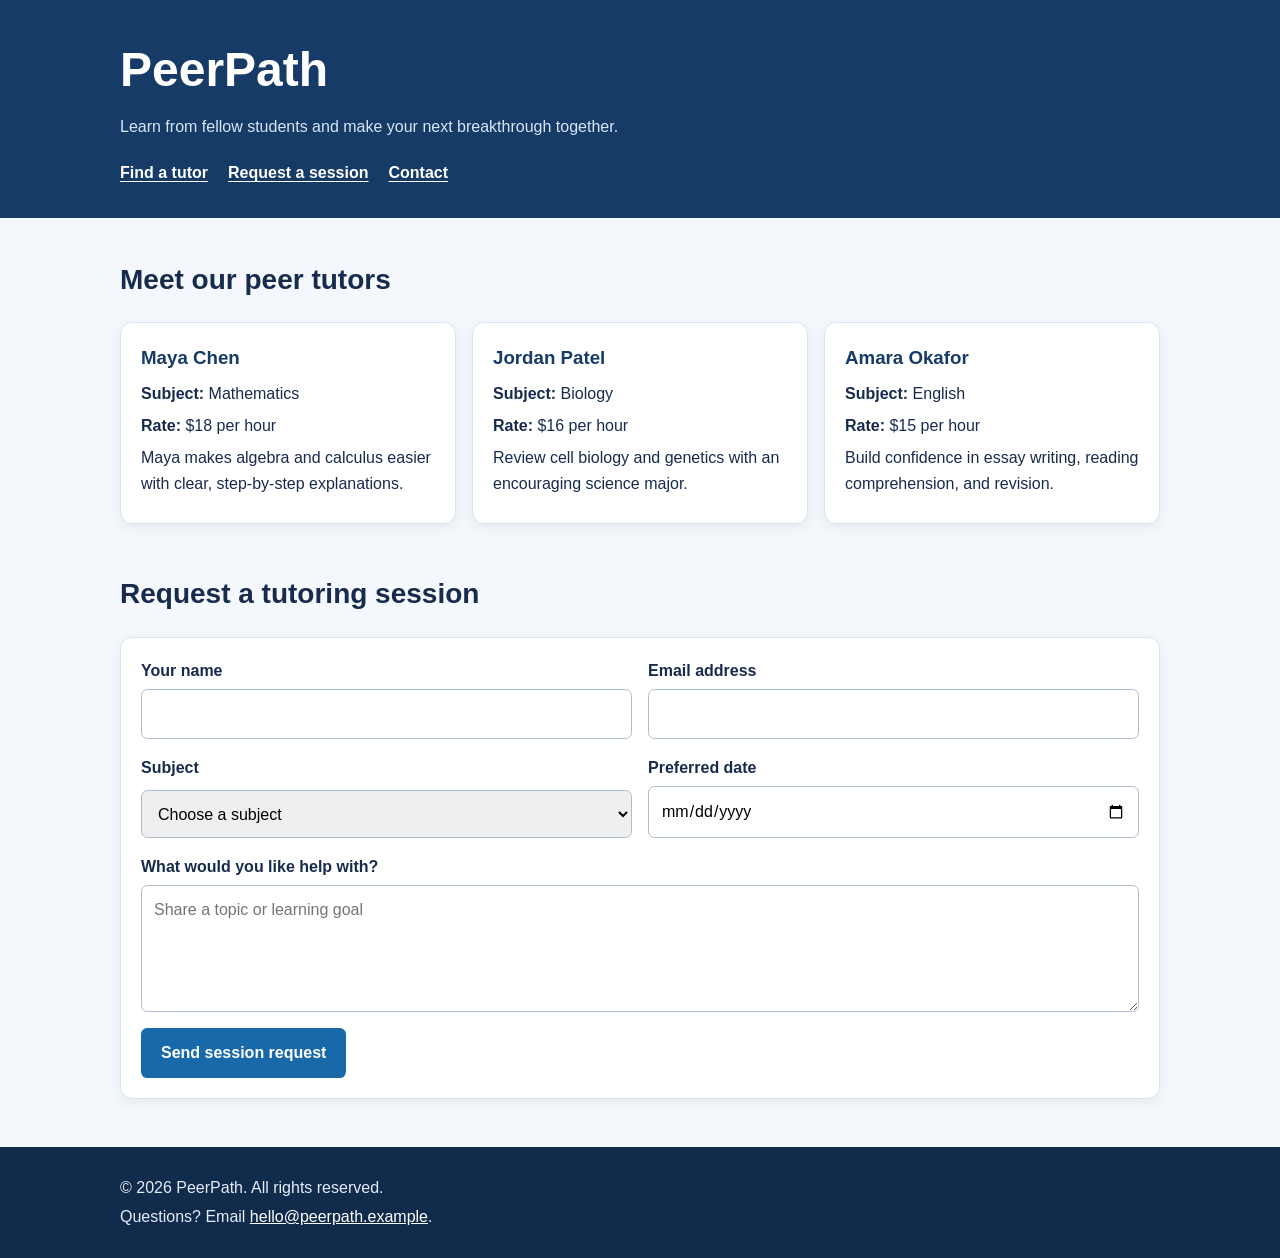
==== peer-tutoring-marketplace/index.html @ 8fbce350 "market-place" ====
<!DOCTYPE html>
<html lang="en">
<head>
  <meta charset="UTF-8">
  <meta name="viewport" content="width=device-width, initial-scale=1.0">
  <meta name="description" content="Find a peer tutor and request a one-on-one learning session.">
  <title>PeerPath | Peer Tutoring Marketplace</title>
  <link rel="stylesheet" href="../style.css">
</head>
<body>
  <header>
    <h1>PeerPath</h1>
    <p>Learn from fellow students and make your next breakthrough together.</p>
    <nav aria-label="Main navigation">
      <ul>
        <li><a href="#tutors">Find a tutor</a></li>
        <li><a href="#booking">Request a session</a></li>
        <li><a href="#contact">Contact</a></li>
      </ul>
    </nav>
  </header>

  <main>
    <section id="tutors" aria-labelledby="tutors-heading">
      <h2 id="tutors-heading">Meet our peer tutors</h2>
      <div class="tutor-list">
        <article>
          <h3>Maya Chen</h3>
          <p><strong>Subject:</strong> Mathematics</p>
          <p><strong>Rate:</strong> $18 per hour</p>
          <p>Maya makes algebra and calculus easier with clear, step-by-step explanations.</p>
        </article>
        <article>
          <h3>Jordan Patel</h3>
          <p><strong>Subject:</strong> Biology</p>
          <p><strong>Rate:</strong> $16 per hour</p>
          <p>Review cell biology and genetics with an encouraging science major.</p>
        </article>
        <article>
          <h3>Amara Okafor</h3>
          <p><strong>Subject:</strong> English</p>
          <p><strong>Rate:</strong> $15 per hour</p>
          <p>Build confidence in essay writing, reading comprehension, and revision.</p>
        </article>
      </div>
    </section>

    <section id="booking" aria-labelledby="booking-heading">
      <h2 id="booking-heading">Request a tutoring session</h2>
      <form action="#" method="get">
        <div class="form-field">
          <label for="student-name">Your name</label>
          <input id="student-name" name="student-name" type="text" autocomplete="name" required>
        </div>
        <div class="form-field">
          <label for="student-email">Email address</label>
          <input id="student-email" name="student-email" type="email" autocomplete="email" required>
        </div>
        <div class="form-field">
          <label for="subject">Subject</label>
          <select id="subject" name="subject" required>
            <option value="">Choose a subject</option>
            <option value="mathematics">Mathematics</option>
            <option value="biology">Biology</option>
            <option value="english">English</option>
            <option value="other">Other</option>
          </select>
        </div>
        <div class="form-field">
          <label for="session-date">Preferred date</label>
          <input id="session-date" name="session-date" type="date" required>
        </div>
        <div class="form-field full-width">
          <label for="message">What would you like help with?</label>
          <textarea id="message" name="message" rows="4" placeholder="Share a topic or learning goal"></textarea>
        </div>
        <button type="submit">Send session request</button>
      </form>
    </section>
  </main>

  <footer id="contact">
    <p>&copy; 2026 PeerPath. All rights reserved.</p>
    <p>Questions? Email <a href="mailto:hello@peerpath.example">hello@peerpath.example</a>.</p>
  </footer>
</body>
</html>
---- style.css ----
:root {
  color-scheme: light;
  font-family: "Segoe UI", Arial, sans-serif;
  color: #172b4d;
  background: #f4f7fb;
}

* {
  box-sizing: border-box;
}

body {
  margin: 0;
  line-height: 1.6;
}

header {
  padding: 2rem max(1.25rem, calc((100% - 1040px) / 2));
  color: #fff;
  background: #173b67;
}

header h1 {
  margin: 0;
  font-size: clamp(2rem, 5vw, 3rem);
}

header p {
  margin: 0.35rem 0 1.25rem;
  color: #d7e6f7;
}

nav ul {
  display: flex;
  flex-wrap: wrap;
  gap: 1.25rem;
  margin: 0;
  padding: 0;
  list-style: none;
}

nav a {
  color: #fff;
  font-weight: 600;
  text-decoration-thickness: 1px;
  text-underline-offset: 0.2em;
}

main {
  width: min(1040px, calc(100% - 2.5rem));
  margin: 2.5rem auto;
}

section {
  margin-block: 0 3rem;
}

section > h2 {
  margin-bottom: 1.25rem;
  font-size: 1.75rem;
}

.tutor-list {
  display: grid;
  grid-template-columns: repeat(auto-fit, minmax(min(100%, 250px), 1fr));
  gap: 1rem;
}

article,
form {
  padding: 1.25rem;
  border: 1px solid #dce4ee;
  border-radius: 0.75rem;
  background: #fff;
  box-shadow: 0 4px 14px rgb(23 59 103 / 6%);
}

article h3 {
  margin: 0 0 0.5rem;
  color: #173b67;
}

article p {
  margin: 0.4rem 0;
}

form {
  display: grid;
  grid-template-columns: repeat(2, minmax(0, 1fr));
  gap: 1rem;
}

.form-field {
  display: grid;
  gap: 0.35rem;
}

.form-field.full-width,
form button {
  grid-column: 1 / -1;
}

label {
  font-weight: 600;
}

input,
select,
textarea {
  width: 100%;
  padding: 0.7rem 0.75rem;
  border: 1px solid #aebdce;
  border-radius: 0.4rem;
  font: inherit;
}

input:focus,
select:focus,
textarea:focus {
  outline: 3px solid #9bc5f3;
  outline-offset: 1px;
}

textarea {
  min-height: 7rem;
  resize: vertical;
}

form button {
  justify-self: start;
  padding: 0.75rem 1.25rem;
  border: 0;
  border-radius: 0.4rem;
  color: #fff;
  background: #1769aa;
  font: inherit;
  font-weight: 700;
  cursor: pointer;
}

form button:hover {
  background: #0e527f;
}

footer {
  padding: 1.5rem max(1.25rem, calc((100% - 1040px) / 2));
  color: #e4edf8;
  background: #102b4b;
}

footer p {
  margin: 0.25rem 0;
}

footer a {
  color: #fff;
}

@media (max-width: 600px) {
  form {
    grid-template-columns: 1fr;
  }
}
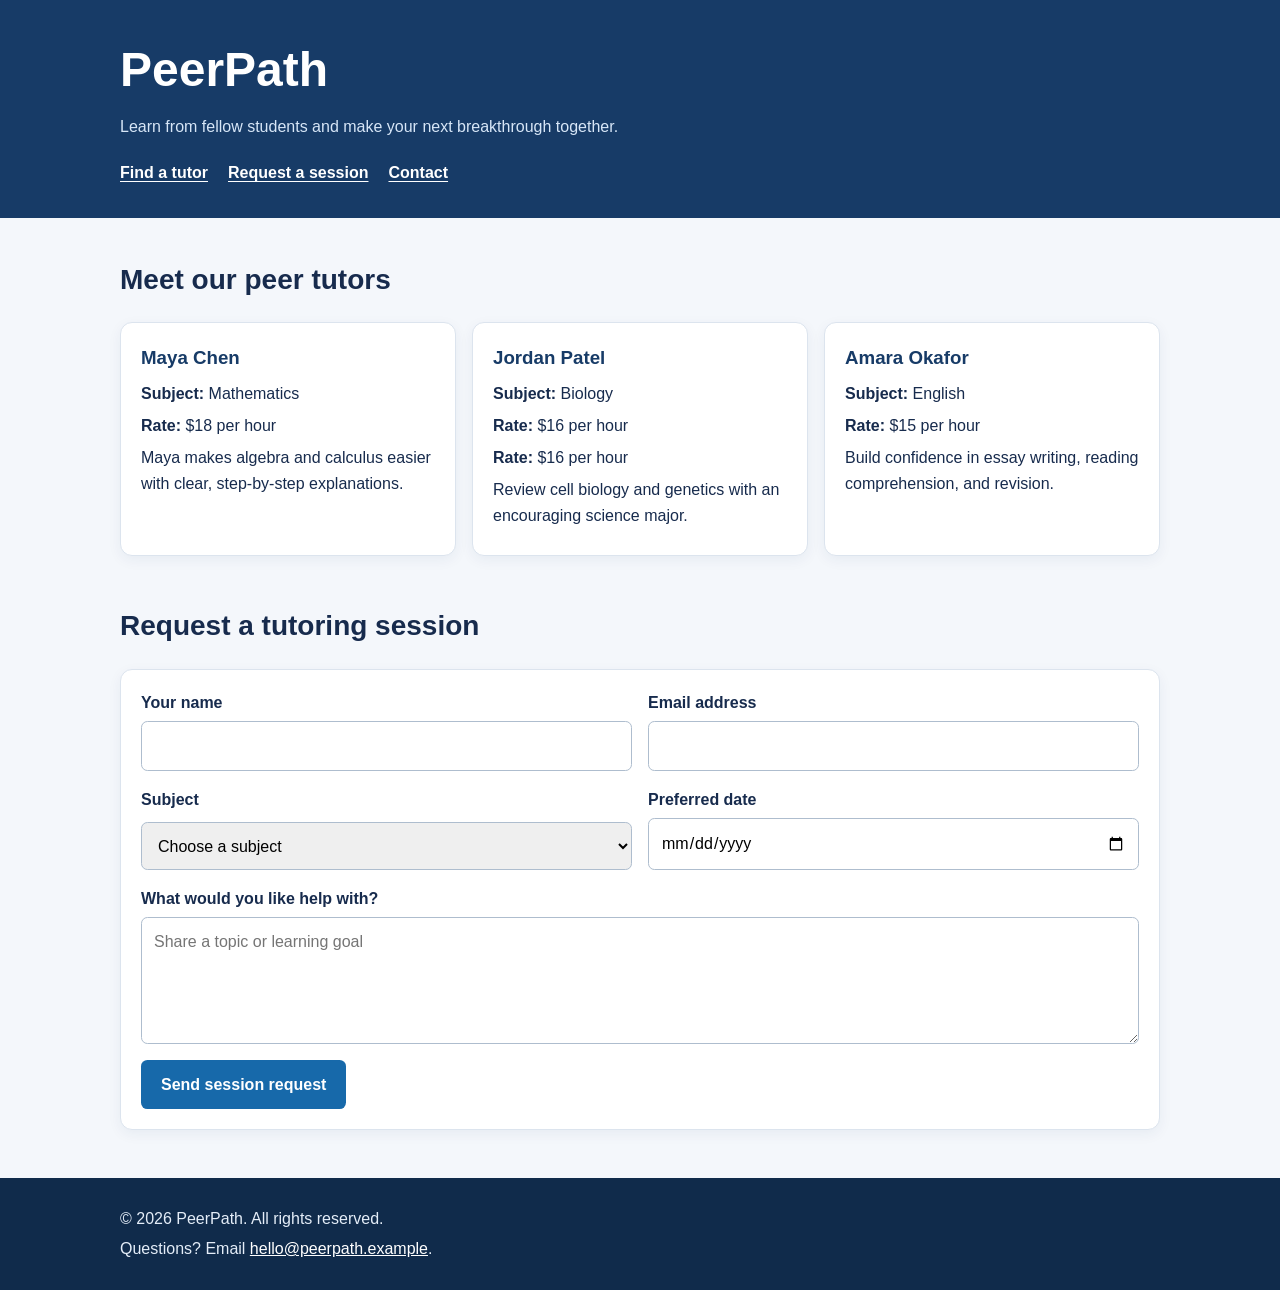
==== commit 8a65c64e: "added styling" ====
--- a/peer-tutoring-marketplace/index.html
+++ b/peer-tutoring-marketplace/index.html
@@ -33,6 +33,7 @@
         <article>
           <h3>Jordan Patel</h3>
           <p><strong>Subject:</strong> Biology</p>
+          <p><strong>Rate:</strong> $16 per hour</p>
           <p><strong>Rate:</strong> $16 per hour</p>
           <p>Review cell biology and genetics with an encouraging science major.</p>
         </article>
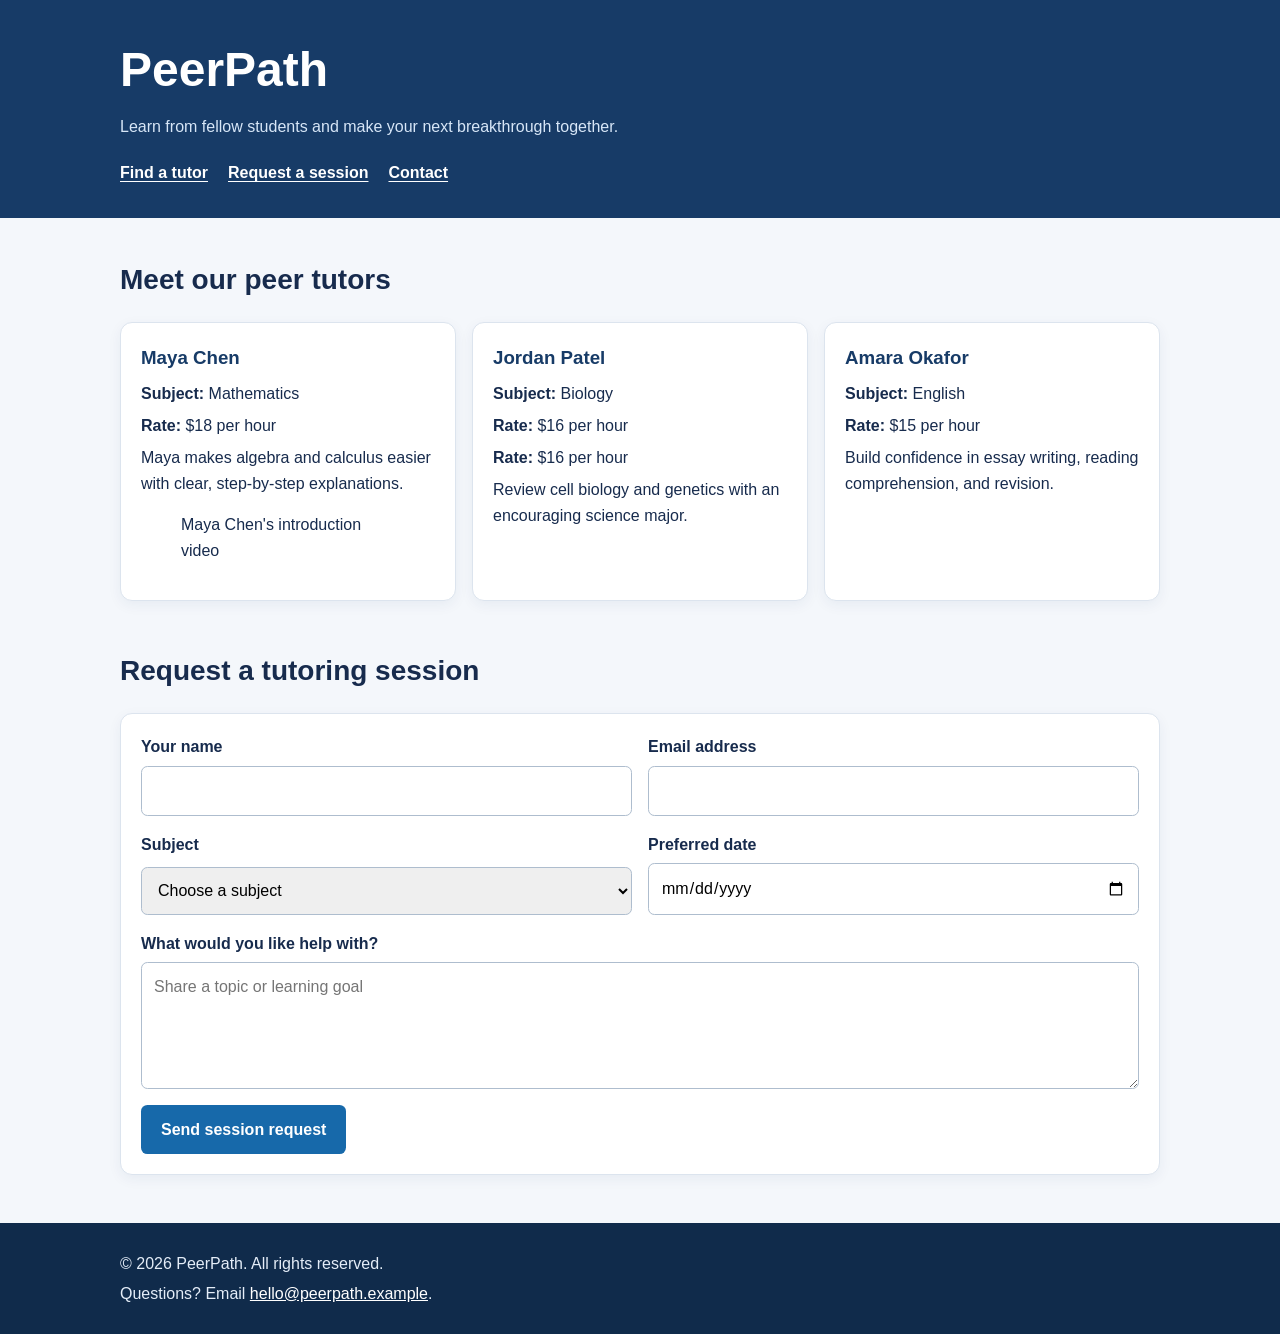
==== commit c7ca844e: "Add multimedia to tutor listing" ====
--- a/peer-tutoring-marketplace/index.html
+++ b/peer-tutoring-marketplace/index.html
@@ -29,6 +29,10 @@
           <p><strong>Subject:</strong> Mathematics</p>
           <p><strong>Rate:</strong> $18 per hour</p>
           <p>Maya makes algebra and calculus easier with clear, step-by-step explanations.</p>
+          <figure>
+            
+            <figcaption>Maya Chen's introduction video</figcaption>
+          </figure>
         </article>
         <article>
           <h3>Jordan Patel</h3>
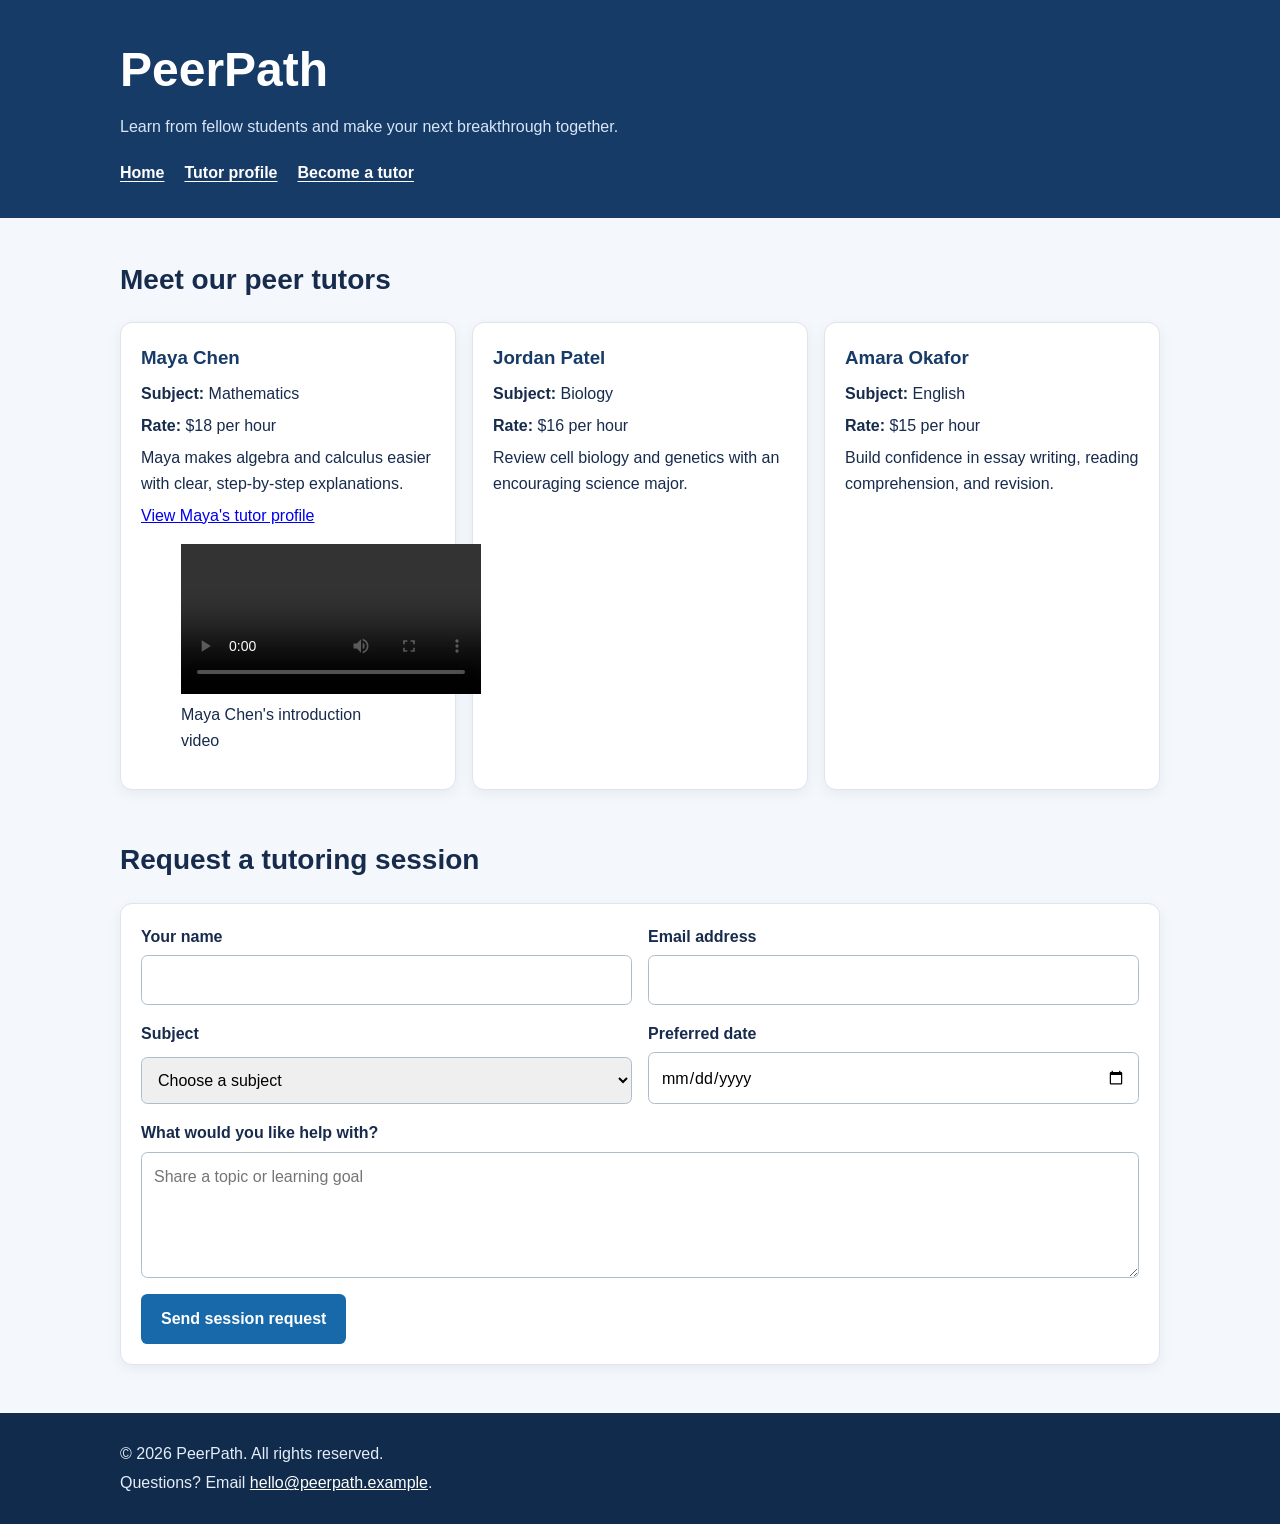
==== commit 961be2af: "Added multi-page tutor marketplace" ====
--- a/peer-tutoring-marketplace/index.html
+++ b/peer-tutoring-marketplace/index.html
@@ -13,9 +13,9 @@
     <p>Learn from fellow students and make your next breakthrough together.</p>
     <nav aria-label="Main navigation">
       <ul>
-        <li><a href="#tutors">Find a tutor</a></li>
-        <li><a href="#booking">Request a session</a></li>
-        <li><a href="#contact">Contact</a></li>
+        <li><a href="index.html" aria-current="page">Home</a></li>
+        <li><a href="tutor.html">Tutor profile</a></li>
+        <li><a href="become-a-tutor.html">Become a tutor</a></li>
       </ul>
     </nav>
   </header>
@@ -29,15 +29,21 @@
           <p><strong>Subject:</strong> Mathematics</p>
           <p><strong>Rate:</strong> $18 per hour</p>
           <p>Maya makes algebra and calculus easier with clear, step-by-step explanations.</p>
+          <p><a href="tutor.html">View Maya's tutor profile</a></p>
           <figure>
-            
+            <video controls preload="metadata" aria-label="Maya Chen's tutor introduction video">
+              <source
+                src="https://interactive-examples.mdn.mozilla.net/media/cc0-videos/flower.mp4"
+                type="video/mp4"
+              >
+              Your browser does not support HTML5 video.
+            </video>
             <figcaption>Maya Chen's introduction video</figcaption>
           </figure>
         </article>
         <article>
           <h3>Jordan Patel</h3>
           <p><strong>Subject:</strong> Biology</p>
-          <p><strong>Rate:</strong> $16 per hour</p>
           <p><strong>Rate:</strong> $16 per hour</p>
           <p>Review cell biology and genetics with an encouraging science major.</p>
         </article>
@@ -84,7 +90,7 @@
     </section>
   </main>
 
-  <footer id="contact">
+  <footer>
     <p>&copy; 2026 PeerPath. All rights reserved.</p>
     <p>Questions? Email <a href="mailto:hello@peerpath.example">hello@peerpath.example</a>.</p>
   </footer>
